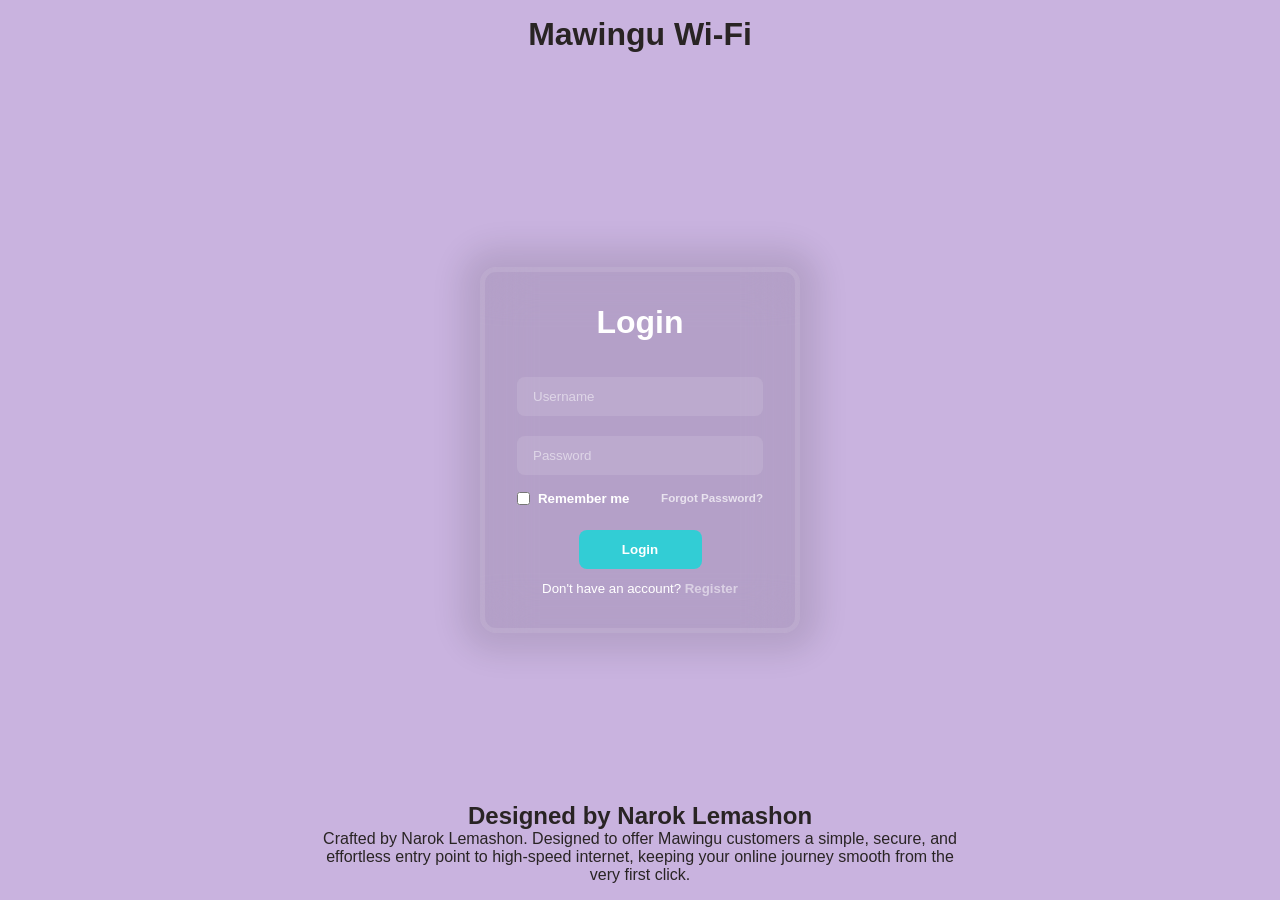
==== index.html @ f48e8dda "Update index.html" ====
<!DOCTYPE html>
<html lang="en">
<head>
    <meta charset="UTF-8">
    <meta name="viewport" content="width=device-width, initial-scale=1.0">
    <title>Document</title>
    <style>
        *{
    font-family: 'Poppins', sans-serif;
    margin: 0;
    padding: 0;
    box-sizing: border-box;

}
        

.form-header{
    position: absolute;
    top: 0;
    left: 50%;
    transform: translateX(-50%);
    color: rgb(41, 36, 36);
    font-size: 32px;
    font-weight: bold;
    margin-top: 16px;
}
.designer-credit{
    overflow: scroll;
}
.designer{
    position: absolute;
    bottom: 0;
    left: 50%;
    transform: translateX(-50%);
    color: rgb(41, 36, 36);
    text-align: center;
    margin-bottom: 16px;
}
body{
    background-color: rgb(201, 179, 223);
    width: 100%;
    background-size: cover;
    background-position: center;
    display: flex;
    justify-content: center;
    align-items: center;
    height: 100vh;
}
.container {
    background-color: rgba(0, 0, 0, 0.1);
    width: 320px;
    padding: 32px;
    border-radius: 16px;
    border: 5px solid rgba(255, 255, 255, 0.1);
    backdrop-filter: blur(25px);
    -webkit-backdrop-filter: blur(25px);
    box-shadow: 0px 0px 30px 20px rgba(0, 0, 0, 0.1);
    display: flex;
    color: white;
    flex-direction: column;
    align-items: center;
}

.login-title{
    margin-bottom: 16px;    
}

.input-box{
    width: 100%;
    margin-top: 20px;
    display: flex;
    position: relative;
}   

.input-box > input{  
    
    width: 100%;
    padding: 12px 16px;
    border-radius: 8px;
    outline: none;
    border: none;
    background-color: rgb(255, 255, 255, 0.1);
    color: white;
    transition: 0.25s;


}
.input-box > input:focus{
    border: solid 2px rgb(255, 255, 255, 0.5);
}
.input-box > input::placeholder{
    color: rgb(255, 255, 255, 0.5);
}
.input-box > input::-ms-reveal{
    filter: invert(100%);
}
.input-box i{
    position: absolute;
    right: 16px;
    top: 50%;
    transform: translateY(-50%);
    color: rgb(255, 255, 255, 0.5);
    cursor: pointer;
    transition: 0.25s;
}

.input-box > input:focus + i{
    color: white;
}

.remember-forgot-box{
    display: flex;
    width: 100%;
    margin-top: 16px;
    justify-content: space-between;
}

.remember-forgot-box > h5{
    font-size: 14px;
    color: rgb(255, 255, 255, 0.5);
    font-weight: normal;

}

.remember-me{
    display: flex;
    gap: 8px;
}

.forgot-password{
    color: rgba(255, 255, 255, 0.685);
    font-size: 14px;
    text-decoration: none;
}

.forgot-password:hover{
    text-decoration: underline;
}

.login-btn{
    width: 50%;
    padding: 12px 16px;
    border-radius: 8px;
    outline: none;
    border: none;
    background-color: rgb(255, 255, 255, 0.1);
    color: white;
    font-weight: bold;
    margin-top: 24px;
    cursor: pointer;
    transition: 0.25s;
    background: #32cdd5;

}
.login-btn:focus{
    outline: #32cdd58a 3px solid;

}

.login-btn:hover{
    background: #32cdd5a1;
}

.dont-have-an-account{
    font-weight: normal;
    margin-top: 12px;
}

.dont-have-an-account > a{
    color: rgb(255, 255, 255, 0.5);
    text-decoration: none;
}
.dont-have-an-account > a:hover{
    text-decoration: underline;
}

@media (max-width: 650px) {
  body {
    flex-direction: column;
  }

  .left {
    border-radius: 16px 16px 0 0;
    width: 100%;
    max-width: 360px;
  }

  .right {
    border-radius: 0 0 16px 16px;
    width: 100%;
    max-width: 360px;
    border-left: 1px solid rgba(255, 255, 255, 0.25);
    border-top: none;
  }
}
    </style>
</head>
<body>
    <h1 class="form-header">Mawingu Wi-Fi</h1>
    <div class="designer">
        <h2 class="designer-name">Designed by Narok Lemashon</h2>
        <p class="designer-credit">Crafted by Narok Lemashon. Designed to offer Mawingu customers a simple, secure, and effortless entry point to high-speed internet, keeping your online journey smooth from the very first click.</p>
    </div>
    <form class="container">
        <h1 class="login-title">Login</h1>

        <section class="input-box">
            <input type="text" name="username" placeholder="Username" required>
            <i class="bx bxs-user"></i>
        </section>
        <section class="input-box">
            <input type="password" name="password" placeholder="Password" required>
            <i class="bx bxs-lock-alt"></i>
        </section>

        <section class="remember-forgot-box">
            <div class="remember-me">
            <input type="checkbox" name="remember-me" id="remember-me">
            <label for="remember-me">
                <h5>Remember me</h5>
            </label>
         </div>
         <a class="forgot-password" href="">
            <h5>Forgot Password?</h5>
         </a>
        </section>
        <button class="login-btn" type="submit">
            Login
        </button>

        <h5 class="dont-have-an-account">
            Don't have an account? <a href="register.html"><b>Register</b></a>
        </h5>
    </form>
</body>
</html>
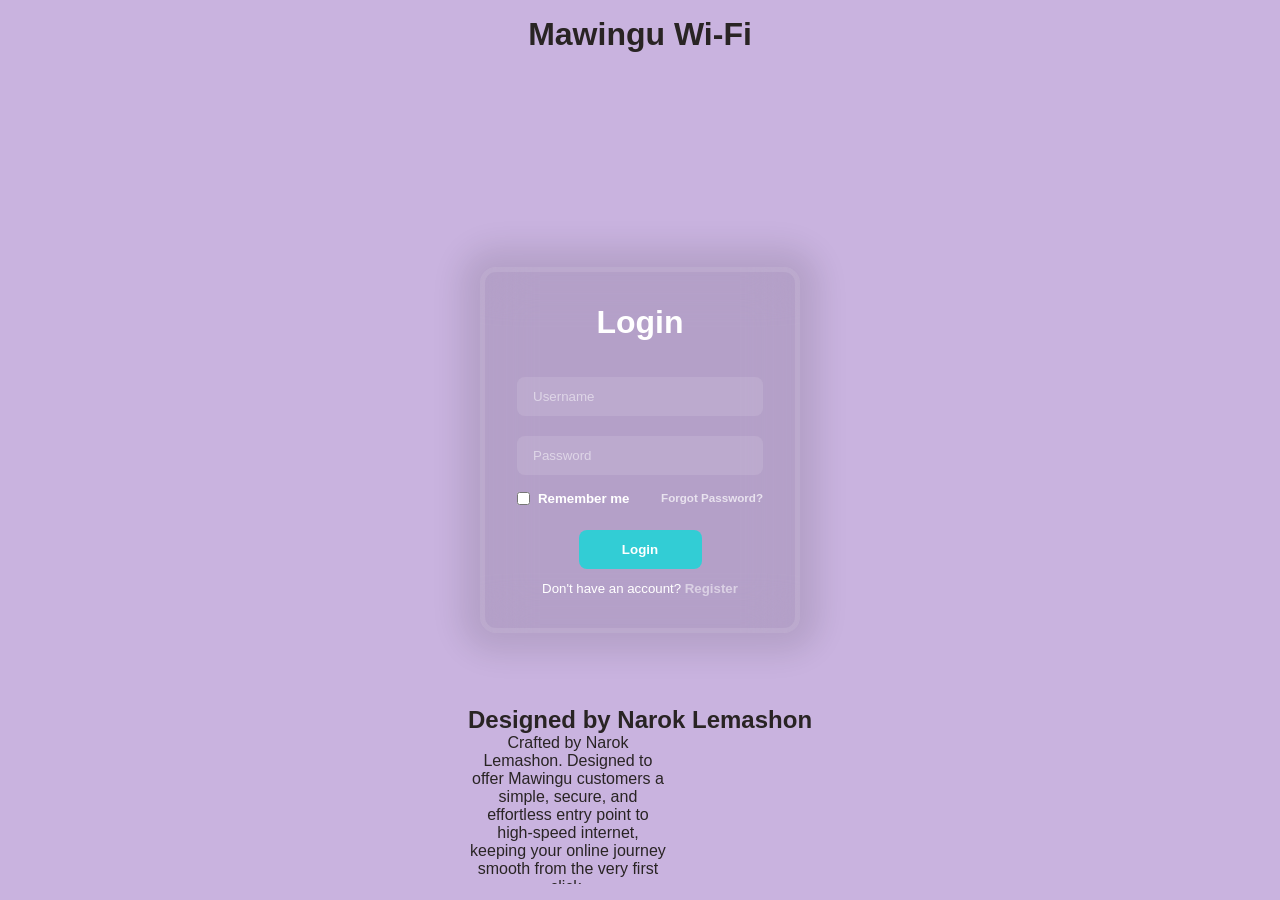
==== commit 2ffad472: "Update designer credit section dimensions Added width and height to designer credit section." ====
--- a/index.html
+++ b/index.html
@@ -26,6 +26,8 @@
 }
 .designer-credit{
     overflow: scroll;
+    width: 200px;
+    height: 150px;
 }
 .designer{
     position: absolute;
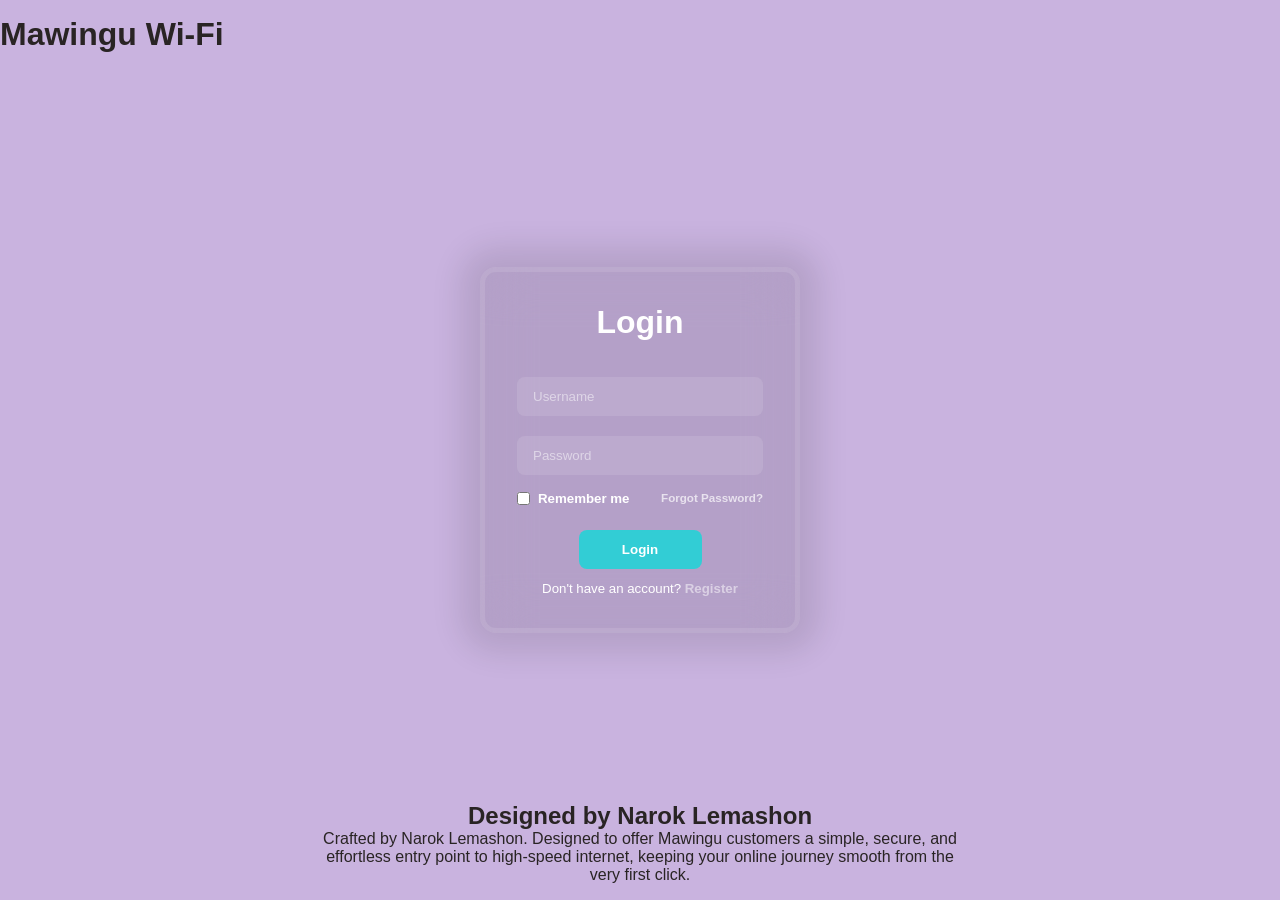
==== commit b636ccec: "Add files via upload" ====
--- a/index.html
+++ b/index.html
@@ -5,14 +5,13 @@
     <meta name="viewport" content="width=device-width, initial-scale=1.0">
     <title>Document</title>
     <style>
-        *{
+     *{
     font-family: 'Poppins', sans-serif;
     margin: 0;
     padding: 0;
     box-sizing: border-box;
 
 }
-        
 
 .form-header{
     position: absolute;
@@ -23,12 +22,9 @@
     font-size: 32px;
     font-weight: bold;
     margin-top: 16px;
-}
-.designer-credit{
-    overflow: scroll;
-    width: 200px;
-    height: 150px;
-}
+    width: 100%;
+}
+
 .designer{
     position: absolute;
     bottom: 0;
@@ -195,6 +191,7 @@
     border-top: none;
   }
 }
+
     </style>
 </head>
 <body>
@@ -235,4 +232,4 @@
         </h5>
     </form>
 </body>
-</html>
+</html>
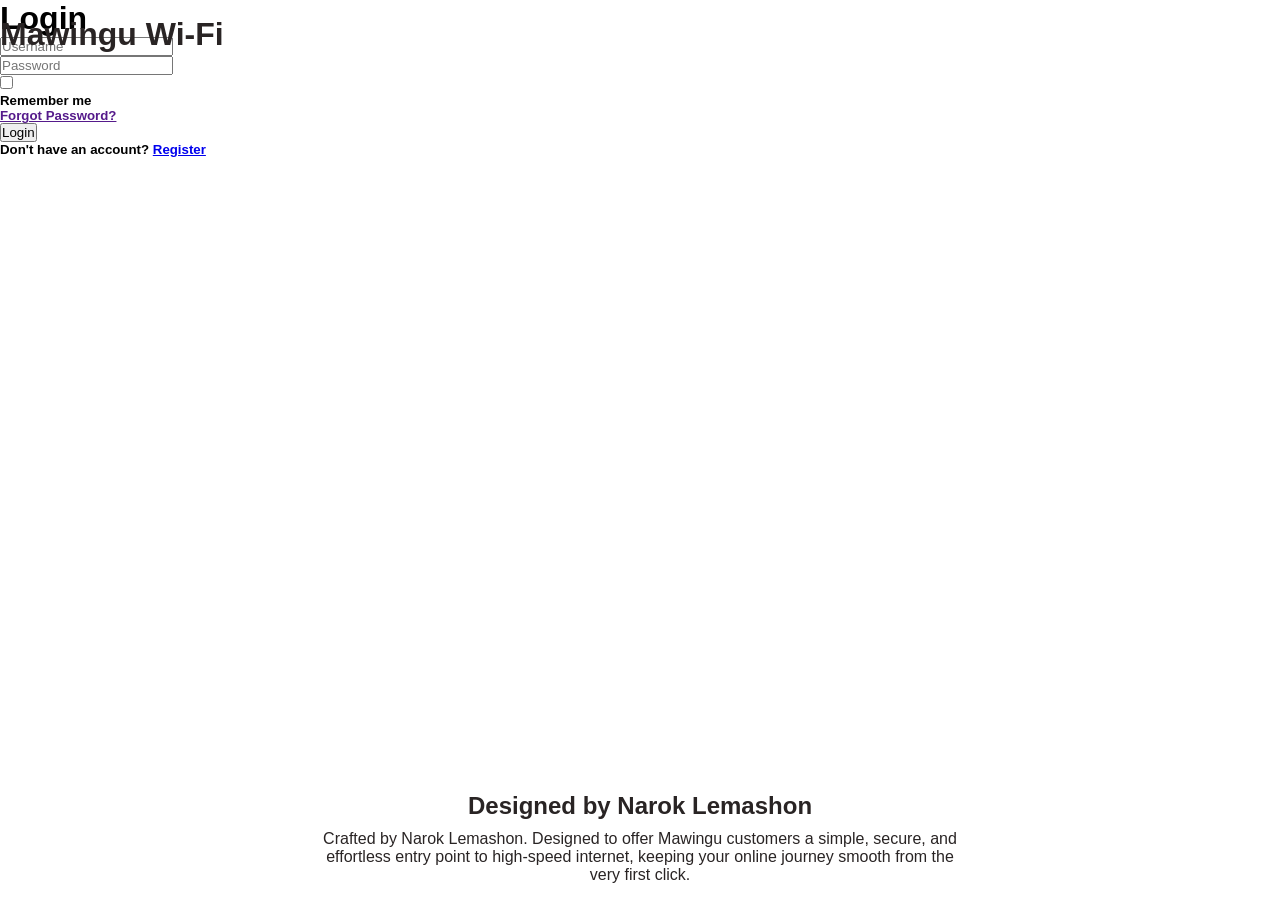
==== commit 98983f28: "Fix HTML formatting and update styles" ====
--- a/index.html
+++ b/index.html
@@ -23,6 +23,8 @@
     font-weight: bold;
     margin-top: 16px;
     width: 100%;
+    justify-content: center;
+    
 }
 
 .designer{
@@ -34,6 +36,8 @@
     text-align: center;
     margin-bottom: 16px;
 }
+.designer-credit{
+    margin-top: 10px;
 body{
     background-color: rgb(201, 179, 223);
     width: 100%;
@@ -232,4 +236,4 @@
         </h5>
     </form>
 </body>
-</html>+</html>
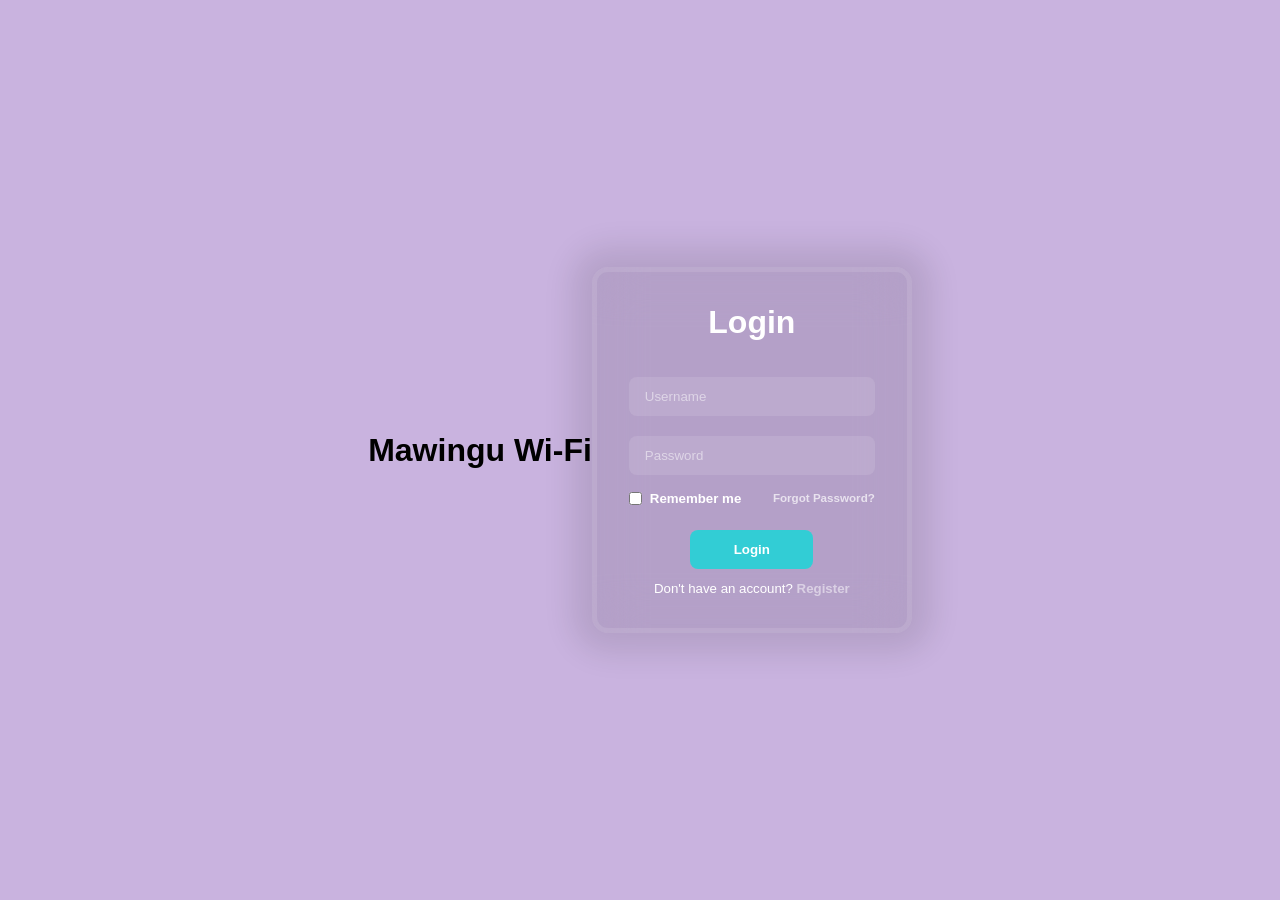
==== commit 3abcfff9: "Restore and update index.html for login page Restored and updated the HTML structure and styles for " ====
--- a/index.html
+++ b/index.html
@@ -12,32 +12,6 @@
     box-sizing: border-box;
 
 }
-
-.form-header{
-    position: absolute;
-    top: 0;
-    left: 50%;
-    transform: translateX(-50%);
-    color: rgb(41, 36, 36);
-    font-size: 32px;
-    font-weight: bold;
-    margin-top: 16px;
-    width: 100%;
-    justify-content: center;
-    
-}
-
-.designer{
-    position: absolute;
-    bottom: 0;
-    left: 50%;
-    transform: translateX(-50%);
-    color: rgb(41, 36, 36);
-    text-align: center;
-    margin-bottom: 16px;
-}
-.designer-credit{
-    margin-top: 10px;
 body{
     background-color: rgb(201, 179, 223);
     width: 100%;
@@ -200,10 +174,6 @@
 </head>
 <body>
     <h1 class="form-header">Mawingu Wi-Fi</h1>
-    <div class="designer">
-        <h2 class="designer-name">Designed by Narok Lemashon</h2>
-        <p class="designer-credit">Crafted by Narok Lemashon. Designed to offer Mawingu customers a simple, secure, and effortless entry point to high-speed internet, keeping your online journey smooth from the very first click.</p>
-    </div>
     <form class="container">
         <h1 class="login-title">Login</h1>
 
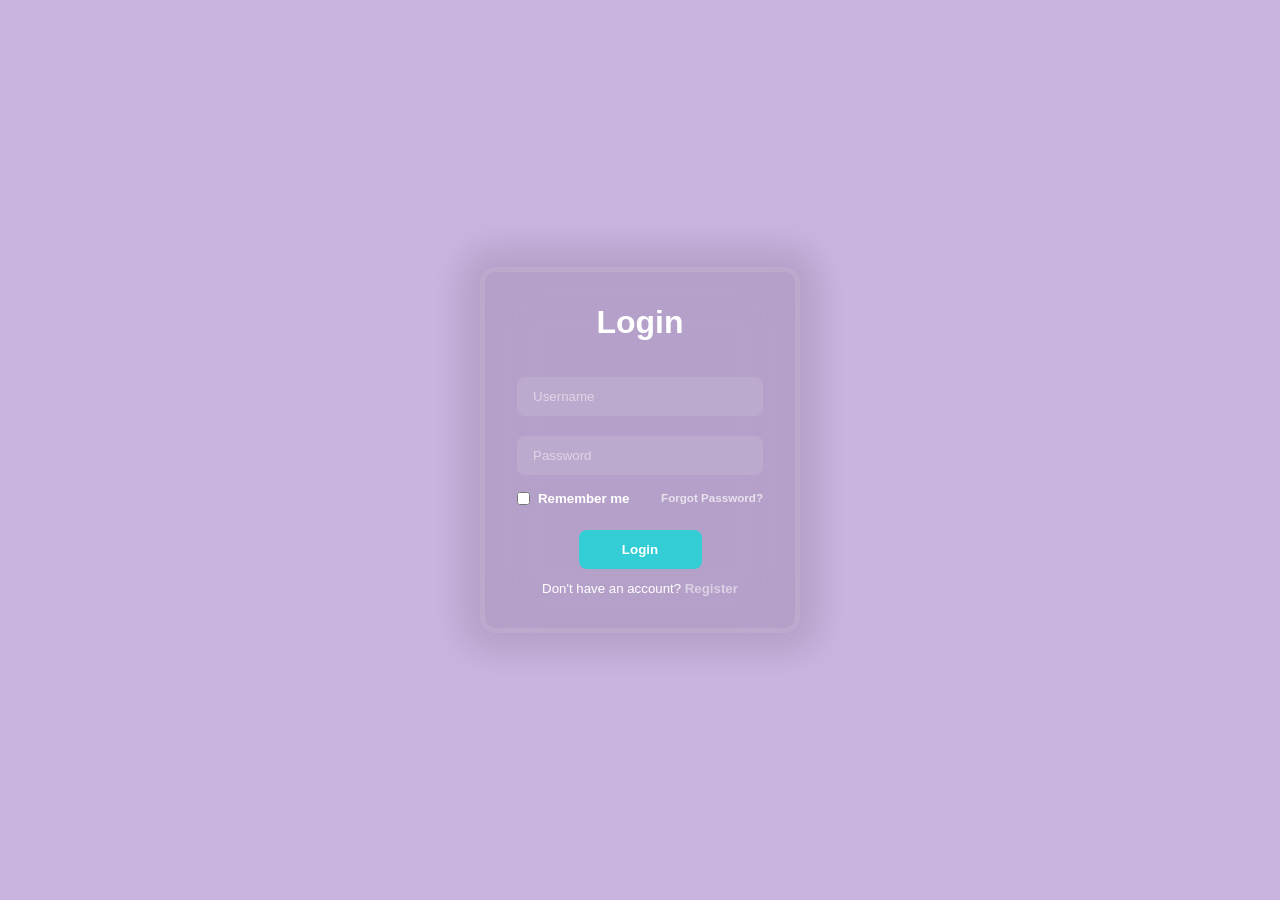
==== commit a4bc270d: "Add files via upload" ====
--- a/index.html
+++ b/index.html
@@ -3,7 +3,7 @@
 <head>
     <meta charset="UTF-8">
     <meta name="viewport" content="width=device-width, initial-scale=1.0">
-    <title>Document</title>
+    <title>LogIn</title>
     <style>
      *{
     font-family: 'Poppins', sans-serif;
@@ -173,7 +173,6 @@
     </style>
 </head>
 <body>
-    <h1 class="form-header">Mawingu Wi-Fi</h1>
     <form class="container">
         <h1 class="login-title">Login</h1>
 
@@ -206,4 +205,4 @@
         </h5>
     </form>
 </body>
-</html>
+</html>
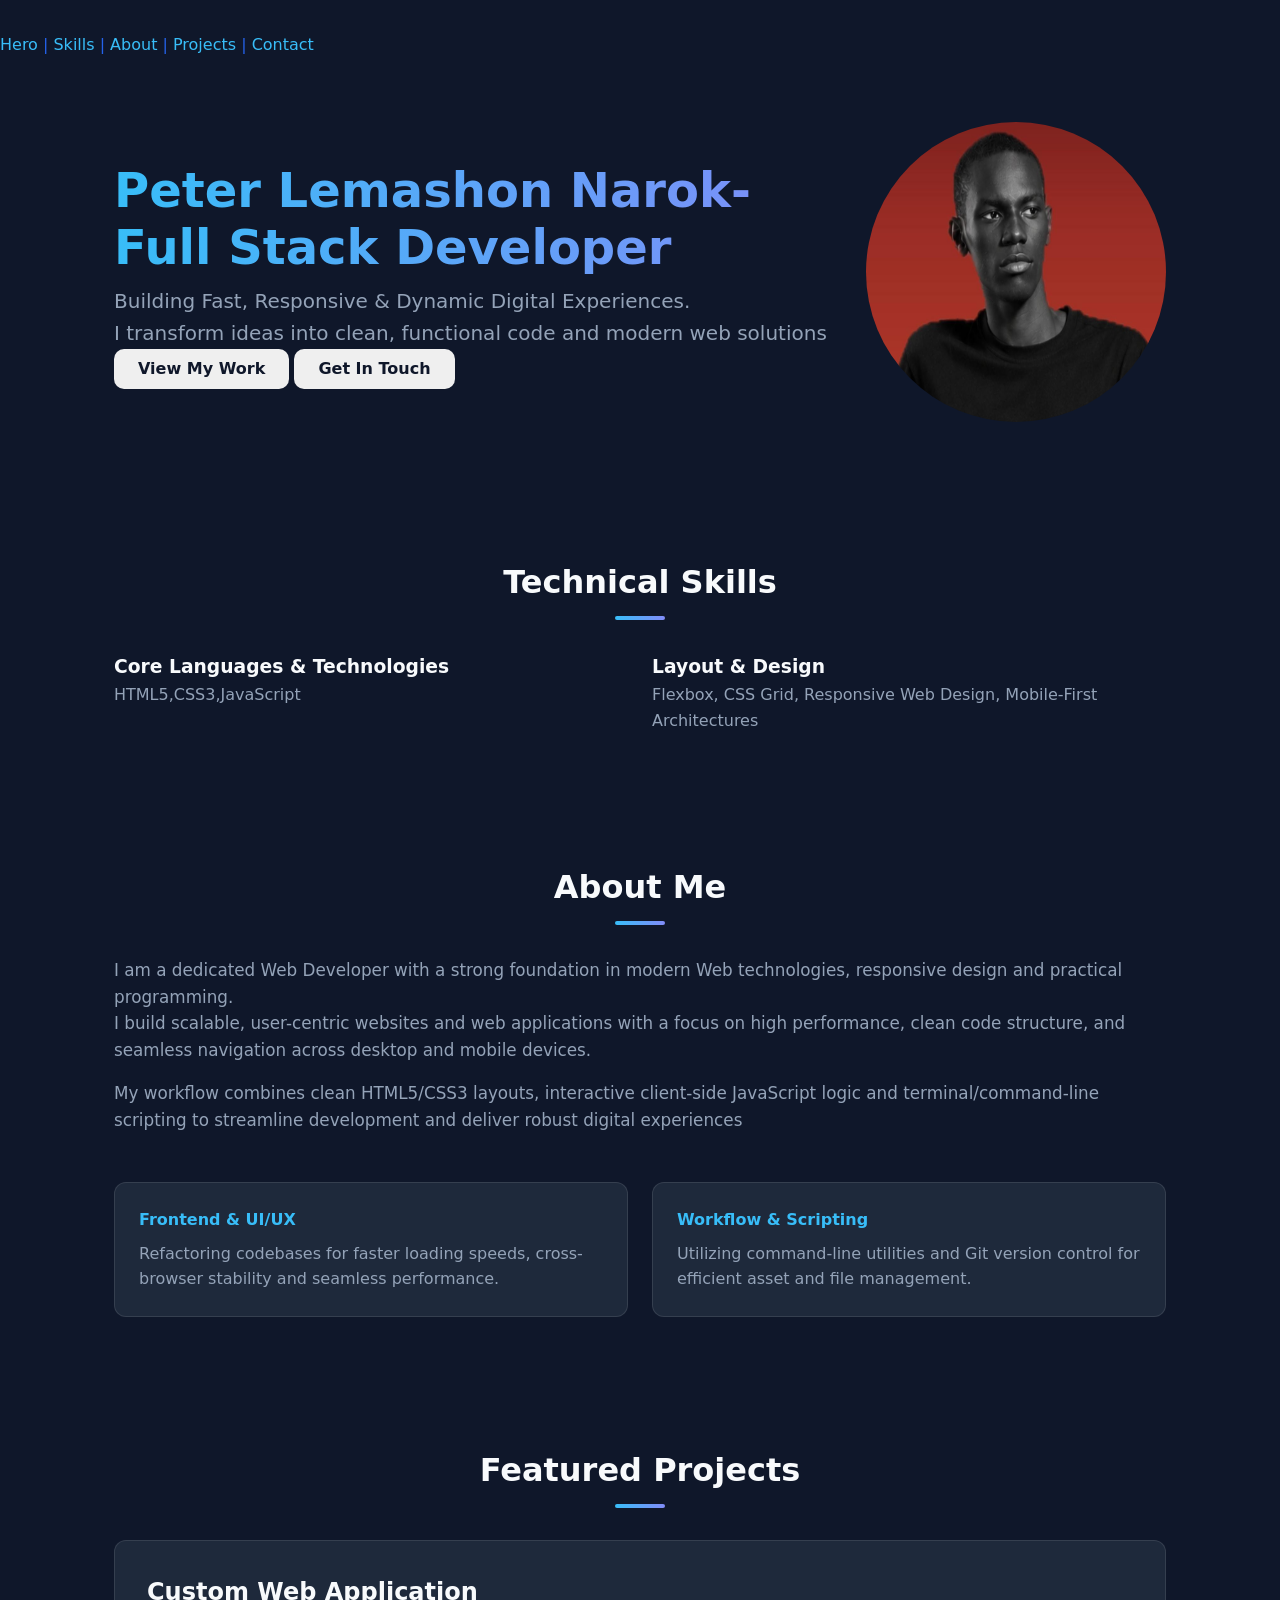
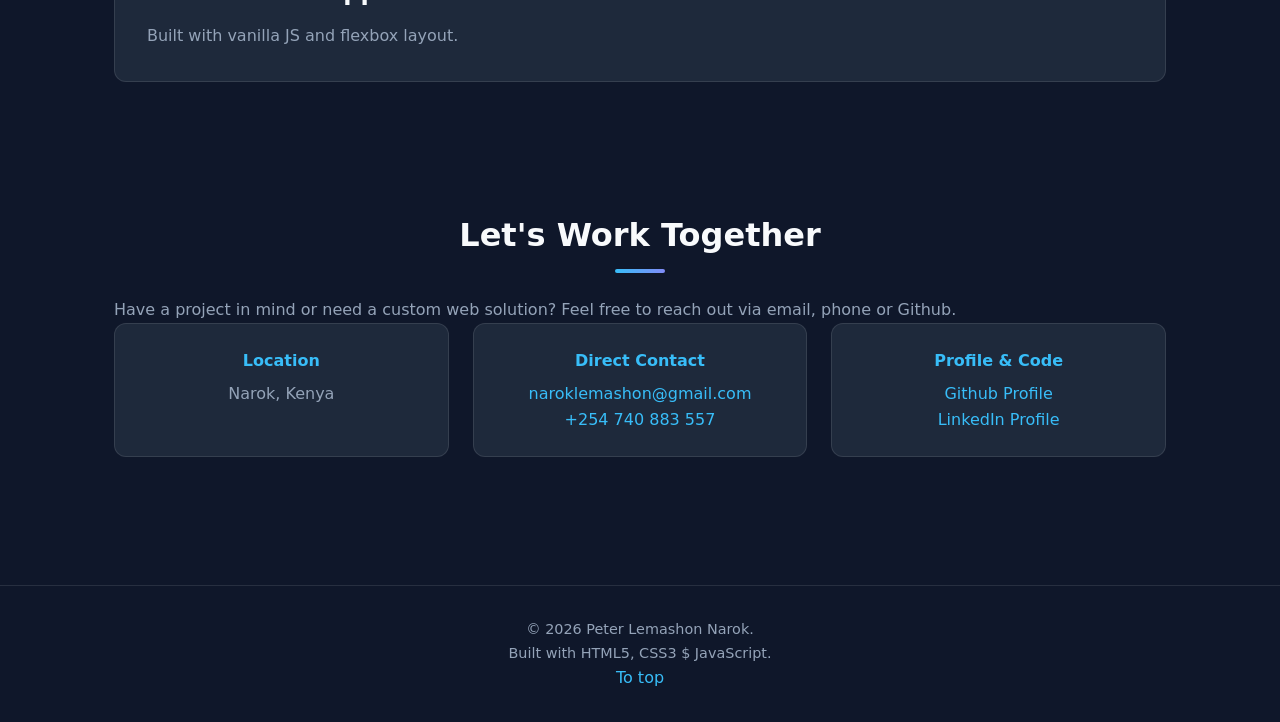
==== commit 77a83f52: "Add files via upload" ====
--- a/index.html
+++ b/index.html
@@ -3,206 +3,154 @@
 <head>
     <meta charset="UTF-8">
     <meta name="viewport" content="width=device-width, initial-scale=1.0">
-    <title>LogIn</title>
-    <style>
-     *{
-    font-family: 'Poppins', sans-serif;
-    margin: 0;
-    padding: 0;
-    box-sizing: border-box;
+    <title>Document</title>
+    <link rel="stylesheet" href="style.css">
+</head>
+<body>
+    <div class="header">
+     <a href="#hero">Hero</a> | <a href="#skills">Skills</a> | <a href="#about">About</a> | <a href="#projects">Projects</a> | <a href="#contact">Contact</a>
+    </div>
+  
+    <Section id="hero">
+        <div class="hero-container">
+            <div class="hero-text">
+                <h1>Peter Lemashon Narok-Full Stack Developer</h1>
+                <p>Building Fast, Responsive & Dynamic Digital Experiences. <br> I transform ideas into clean, functional code and modern web solutions</p>
+                <div>
+                    <button class="ctn-buttons">View My Work</button>
+                    <button class="ctn-buttons">Get In Touch</button>
+                </div>
+            </div>
+            <div hero-images>
+                <img style="width: 300px; height: 300px; box-sizing: border-box; border-radius: 150px;" src="lemacrop.jpg" alt="image here">
+            </div>
+        </div>
 
-}
-body{
-    background-color: rgb(201, 179, 223);
-    width: 100%;
-    background-size: cover;
-    background-position: center;
-    display: flex;
-    justify-content: center;
-    align-items: center;
-    height: 100vh;
-}
-.container {
-    background-color: rgba(0, 0, 0, 0.1);
-    width: 320px;
-    padding: 32px;
-    border-radius: 16px;
-    border: 5px solid rgba(255, 255, 255, 0.1);
-    backdrop-filter: blur(25px);
-    -webkit-backdrop-filter: blur(25px);
-    box-shadow: 0px 0px 30px 20px rgba(0, 0, 0, 0.1);
-    display: flex;
-    color: white;
-    flex-direction: column;
-    align-items: center;
-}
+    </Section>
 
-.login-title{
-    margin-bottom: 16px;    
-}
+    <section id="skills">
+        <h2>Technical Skills</h2>
+        <div class="skills-grid">
+            <div class="skills-card">
+                <h3>Core Languages & Technologies</h3>
+                <p>HTML5,CSS3,JavaScript</p>
+            </div>
+            <div class="skills-card">
+                <h3>Layout & Design</h3>
+                <p>Flexbox, CSS Grid, Responsive Web Design, Mobile-First Architectures</p>
+            </div>
+        </div>
+    </section>
 
-.input-box{
-    width: 100%;
-    margin-top: 20px;
-    display: flex;
-    position: relative;
-}   
+    <section id="about">
+        <div class="about-container">
+            <h2>About Me</h2>
+            <div class="about-content">
+                <div class="about-text">
+                    <p>I am a dedicated Web Developer with a strong foundation in modern Web technologies, responsive design and practical programming. <br> I build scalable, user-centric websites and web applications with a focus on high performance, clean code structure, and seamless navigation across desktop and mobile devices.</p>
+                    <p>My workflow combines clean HTML5/CSS3 layouts, interactive client-side JavaScript logic and terminal/command-line scripting to streamline development and deliver robust digital experiences</p>
+                </div>
+                <div class="about-focus-grid">
+                    <div class="focus-card">
+                        <h4>Frontend & UI/UX</h4>
+                        <p>Refactoring codebases for faster loading speeds, cross-browser stability and seamless performance.</p>
+                    </div>
+                    <div class="focus-card">
+                        <h4>Workflow & Scripting</h4>
+                        <p>Utilizing command-line utilities and Git version control for efficient asset and file management.</p>
+                    </div>
+                </div>
+            </div>
+        </div>
+    </section>
 
-.input-box > input{  
+    <section id="projects">
+        <h2>Featured Projects</h2>
+        <div class="projects-list">
+            <article class="project-card">
+                <div class="project-info">
+                    <h3>Custom Web Application</h3>
+                    <p>Built with vanilla JS and flexbox layout.</p>
+                </div>
+            </article>
+        </div>
+    </section>
     
-    width: 100%;
-    padding: 12px 16px;
-    border-radius: 8px;
-    outline: none;
-    border: none;
-    background-color: rgb(255, 255, 255, 0.1);
-    color: white;
-    transition: 0.25s;
+    <section id="contact">
+        <div class="contact-container">
+            <h2>Let's Work Together</h2>
+            <p class="contact intro">Have a project in mind or need a custom web solution? Feel free to reach out via email, phone or Github.</p>
 
+            <div class="contact-cards">
+                <div class="contact-card">
+                    <h4>Location</h4>
+                    <p>Narok, Kenya</p>
+                </div>
+                <div class="contact-card">
+                    <h4>Direct Contact</h4>
+                    <p><a href="mailto:naroklemashon@gmail.com"> naroklemashon@gmail.com</a></p>
+                    <p><a href="tel:+254740883557">+254 740 883 557</a></p>
+                </div>
+                <div class="contact-card">
+                    <h4>Profile & Code</h4>
+                    <p><a href="https://github.com/naroklemashon-bit" target="_blank">Github Profile</a></p>
+                    <p><a href="https://linkedin.com/in/lemashon-narok-9549b0423" target="_blank">LinkedIn Profile</a></p>
+                </div>
+            </div>
+        </div>
+    </section>
+    
+    <footer>
+        <p>&copy; 2026 Peter Lemashon Narok. <br>Built with HTML5, CSS3 $ JavaScript.</p>
+        <a href="#top">To top</a>
+    </footer>
+    <script>
+        document.addEventListener('DOMContentLoaded', () => {
 
-}
-.input-box > input:focus{
-    border: solid 2px rgb(255, 255, 255, 0.5);
-}
-.input-box > input::placeholder{
-    color: rgb(255, 255, 255, 0.5);
-}
-.input-box > input::-ms-reveal{
-    filter: invert(100%);
-}
-.input-box i{
-    position: absolute;
-    right: 16px;
-    top: 50%;
-    transform: translateY(-50%);
-    color: rgb(255, 255, 255, 0.5);
-    cursor: pointer;
-    transition: 0.25s;
-}
+  // 1. CTA Button Smooth Scrolling Action
+  const btnViewWork = document.querySelector('.btn-primary');
+  const btnGetInTouch = document.querySelector('.btn-secondary');
 
-.input-box > input:focus + i{
-    color: white;
-}
-
-.remember-forgot-box{
-    display: flex;
-    width: 100%;
-    margin-top: 16px;
-    justify-content: space-between;
-}
-
-.remember-forgot-box > h5{
-    font-size: 14px;
-    color: rgb(255, 255, 255, 0.5);
-    font-weight: normal;
-
-}
-
-.remember-me{
-    display: flex;
-    gap: 8px;
-}
-
-.forgot-password{
-    color: rgba(255, 255, 255, 0.685);
-    font-size: 14px;
-    text-decoration: none;
-}
-
-.forgot-password:hover{
-    text-decoration: underline;
-}
-
-.login-btn{
-    width: 50%;
-    padding: 12px 16px;
-    border-radius: 8px;
-    outline: none;
-    border: none;
-    background-color: rgb(255, 255, 255, 0.1);
-    color: white;
-    font-weight: bold;
-    margin-top: 24px;
-    cursor: pointer;
-    transition: 0.25s;
-    background: #32cdd5;
-
-}
-.login-btn:focus{
-    outline: #32cdd58a 3px solid;
-
-}
-
-.login-btn:hover{
-    background: #32cdd5a1;
-}
-
-.dont-have-an-account{
-    font-weight: normal;
-    margin-top: 12px;
-}
-
-.dont-have-an-account > a{
-    color: rgb(255, 255, 255, 0.5);
-    text-decoration: none;
-}
-.dont-have-an-account > a:hover{
-    text-decoration: underline;
-}
-
-@media (max-width: 650px) {
-  body {
-    flex-direction: column;
+  if (btnViewWork) {
+    btnViewWork.addEventListener('click', () => {
+      document.getElementById('projects')?.scrollIntoView({ behavior: 'smooth' });
+    });
   }
 
-  .left {
-    border-radius: 16px 16px 0 0;
-    width: 100%;
-    max-width: 360px;
+  if (btnGetInTouch) {
+    btnGetInTouch.addEventListener('click', () => {
+      document.getElementById('contact')?.scrollIntoView({ behavior: 'smooth' });
+    });
   }
 
-  .right {
-    border-radius: 0 0 16px 16px;
-    width: 100%;
-    max-width: 360px;
-    border-left: 1px solid rgba(255, 255, 255, 0.25);
-    border-top: none;
-  }
-}
+  // 2. Scroll Reveal Animation for Cards
+  const observerOptions = {
+    threshold: 0.15, // Triggers when 15% of the element is in view
+  };
 
-    </style>
-</head>
-<body>
-    <form class="container">
-        <h1 class="login-title">Login</h1>
+  const revealOnScroll = new IntersectionObserver((entries, observer) => {
+    entries.forEach(entry => {
+      if (entry.isIntersecting) {
+        entry.target.style.opacity = '1';
+        entry.target.style.transform = 'translateY(0)';
+        observer.unobserve(entry.target);
+      }
+    });
+  }, observerOptions);
 
-        <section class="input-box">
-            <input type="text" name="username" placeholder="Username" required>
-            <i class="bx bxs-user"></i>
-        </section>
-        <section class="input-box">
-            <input type="password" name="password" placeholder="Password" required>
-            <i class="bx bxs-lock-alt"></i>
-        </section>
+  // Apply scroll reveal styling & observer to all cards
+  const cards = document.querySelectorAll(
+    '.focus-card, .skill-card, .project-card, .service-card, .contact-card'
+  );
 
-        <section class="remember-forgot-box">
-            <div class="remember-me">
-            <input type="checkbox" name="remember-me" id="remember-me">
-            <label for="remember-me">
-                <h5>Remember me</h5>
-            </label>
-         </div>
-         <a class="forgot-password" href="">
-            <h5>Forgot Password?</h5>
-         </a>
-        </section>
-        <button class="login-btn" type="submit">
-            Login
-        </button>
+  cards.forEach(card => {
+    card.style.opacity = '0';
+    card.style.transform = 'translateY(20px)';
+    card.style.transition = 'opacity 0.6s ease-out, transform 0.6s ease-out';
+    revealOnScroll.observe(card);
+  });
 
-        <h5 class="dont-have-an-account">
-            Don't have an account? <a href="register.html"><b>Register</b></a>
-        </h5>
-    </form>
+});
+    </script>
 </body>
 </html>
--- a/style.css
+++ b/style.css
@@ -0,0 +1,373 @@
+/* ==========================================================================
+   1. GLOBAL RESET & BASE STYLES
+   ========================================================================== */
+* {
+  margin: 0;
+  padding: 0;
+  box-sizing: border-box;
+}
+
+:root {
+  --bg-main: #0f172a;       /* Dark slate background */
+  --bg-card: #1e293b;       /* Slightly lighter card background */
+  --bg-card-hover: #334155; /* Hover card color */
+  --text-main: #f8fafc;     /* Clean off-white heading color */
+  --text-muted: #94a3b8;    /* Muted paragraph text */
+  --accent: #0284c7;        /* Primary button blue */
+  --accent-hover: #0369a1;  /* Primary button hover */
+  --gradient-text: linear-gradient(90deg, #38bdf8, #818cf8);
+  --border-color: rgba(255, 255, 255, 0.1);
+  --font-family: 'Inter', system-ui, -apple-system, sans-serif;
+  --max-width: 1100px;
+}
+
+html {
+  scroll-behavior: smooth;
+}
+
+body {
+  background-color: var(--bg-main);
+  color: var(--text-main);
+  font-family: var(--font-family);
+  line-height: 1.6;
+  padding-top: 2rem;
+}
+
+/* Base Headings & Links */
+h1, h2, h3, h4 {
+  color: var(--text-main);
+  font-weight: 700;
+}
+
+h2 {
+  font-size: 2rem;
+  margin-bottom: 1.5rem;
+  text-align: center;
+  position: relative;
+}
+
+h2::after {
+  content: '';
+  display: block;
+  width: 50px;
+  height: 4px;
+  background: var(--gradient-text);
+  margin: 0.5rem auto 0;
+  border-radius: 2px;
+}
+
+p {
+  color: var(--text-muted);
+}
+
+a {
+  color: #38bdf8;
+  text-decoration: none;
+  transition: color 0.3s ease;
+}
+
+a:hover {
+  color: #818cf8;
+}
+
+/* Common Section Layout */
+section {
+  max-width: var(--max-width);
+  margin: 0 auto;
+  padding: 4rem 1.5rem;
+}
+
+/* Buttons */
+.ctn-buttons {
+display: inline-flex;
+gap: 5px;
+align-items: center;
+color: #0f172a;
+justify-content: center;
+padding: 12px 24px;
+font-family: system-ui, -apple-system, BlinkMacSystemFont, 'Segoe UI', Roboto, Oxygen, Ubuntu, Cantarell, 'Open Sans', 'Helvetica Neue', sans-serif;
+font-size: 1rem;
+font-weight: 600;
+line-height: 1;
+border: none;
+cursor: pointer;
+border-radius: 10px;
+transition: background-color 0.2s ease, transform 0.1s ease, box-shadow 0.2s ease;
+}
+.ctn-buttons:active{
+    transform: scale(0.98);
+}
+.ctn-buttons:hover{
+    background-color: blue;
+    color: white;
+}
+.ctn-buttons:focus-visible{
+    outline: 2px solid #2563eb;
+    outline-offset: 2px;
+}
+
+.btn-primary, .btn-secondary {
+  padding: 0.75rem 1.5rem;
+  font-size: 1rem;
+  font-weight: 600;
+  border-radius: 8px;
+  cursor: pointer;
+  transition: transform 0.2s ease, background-color 0.3s ease;
+}
+
+.btn-primary {
+  background-color: var(--accent);
+  color: #ffffff;
+  border: none;
+}
+
+.btn-primary:hover {
+  background-color: var(--accent-hover);
+  transform: translateY(-2px);
+}
+
+.btn-secondary {
+  background-color: transparent;
+  color: var(--text-main);
+  border: 1px solid var(--border-color);
+}
+
+.btn-secondary:hover {
+  background-color: var(--bg-card);
+  transform: translateY(-2px);
+}
+
+/* ==========================================================================
+   2. HERO SECTION
+   ========================================================================== */
+.hero-container {
+  display: flex;
+  align-items: center;
+  justify-content: space-between;
+  gap: 2rem;
+}
+
+.hero-text {
+  flex: 1;
+}
+
+.hero-text h1 {
+  font-size: 3rem;
+  line-height: 1.2;
+  background: var(--gradient-text);
+  -webkit-background-clip: text;
+  color: transparent;
+}
+
+.hero-text p {
+  font-size: 1.25rem;
+  margin-top: 0.5rem;
+}
+
+.hero-image {
+  flex: 1;
+  display: flex;
+  justify-content: center;
+}
+
+.hero-image img {
+  width: 280px;
+  height: 280px;
+  object-fit: cover;
+  border-radius: 50%;
+  border: 4px solid var(--bg-card-hover);
+  box-shadow: 0 10px 25px rgba(0, 0, 0, 0.5);
+}
+
+/* ==========================================================================
+   3. ABOUT ME SECTION
+   ========================================================================== */
+.about-content {
+  display: flex;
+  flex-direction: column;
+  gap: 2rem;
+  margin-top: 2rem;
+}
+
+.about-text p {
+  margin-bottom: 1rem;
+  font-size: 1.05rem;
+}
+
+.about-focus-grid {
+  display: grid;
+  grid-template-columns: repeat(auto-fit, minmax(280px, 1fr));
+  gap: 1.5rem;
+}
+
+.focus-card {
+  background: var(--bg-card);
+  padding: 1.5rem;
+  border-radius: 12px;
+  border: 1px solid var(--border-color);
+  transition: transform 0.3s ease;
+}
+
+.focus-card:hover {
+  transform: translateY(-4px);
+}
+
+.focus-card h4 {
+  color: #38bdf8;
+  margin-bottom: 0.5rem;
+}
+
+/* ==========================================================================
+   4. TECHNICAL SKILLS SECTION
+   ========================================================================== */
+.skills-grid {
+  display: grid;
+  grid-template-columns: repeat(auto-fit, minmax(250px, 1fr));
+  gap: 1.5rem;
+  margin-top: 2rem;
+}
+
+.skill-card {
+  background: var(--bg-card);
+  padding: 1.5rem;
+  border-radius: 12px;
+  border: 1px solid var(--border-color);
+  text-align: center;
+}
+
+.skill-card h3 {
+  margin-bottom: 0.5rem;
+}
+
+/* ==========================================================================
+   5. PROJECTS SECTION
+   ========================================================================== */
+.projects-list {
+  display: flex;
+  flex-direction: column;
+  gap: 2rem;
+  margin-top: 2rem;
+}
+
+.project-card {
+  display: flex;
+  background: var(--bg-card);
+  border-radius: 12px;
+  overflow: hidden;
+  border: 1px solid var(--border-color);
+  transition: transform 0.3s ease;
+}
+
+.project-card:hover {
+  transform: translateY(-4px);
+}
+
+.project-image {
+  flex: 1;
+}
+
+.project-image img {
+  width: 100%;
+  height: 100%;
+  object-fit: cover;
+  min-height: 200px;
+}
+
+.project-info {
+  flex: 1.5;
+  padding: 2rem;
+}
+
+.project-info h3 {
+  font-size: 1.5rem;
+  margin-bottom: 0.75rem;
+}
+
+/* ==========================================================================
+   6. SERVICES SECTION
+   ========================================================================== */
+.services-grid {
+  display: grid;
+  grid-template-columns: repeat(auto-fit, minmax(240px, 1fr));
+  gap: 1.5rem;
+  margin-top: 2rem;
+}
+
+.service-card {
+  background: var(--bg-card);
+  padding: 1.75rem;
+  border-radius: 12px;
+  border: 1px solid var(--border-color);
+}
+
+.service-card h3 {
+  color: #38bdf8;
+  font-size: 1.2rem;
+  margin-bottom: 0.75rem;
+}
+
+/* ==========================================================================
+   7. CONTACT & FOOTER SECTION
+   ========================================================================== */
+.contact-intro {
+  text-align: center;
+  max-width: 600px;
+  margin: 0 auto 2rem;
+}
+
+.contact-cards {
+  display: grid;
+  grid-template-columns: repeat(auto-fit, minmax(250px, 1fr));
+  gap: 1.5rem;
+}
+
+.contact-card {
+  background: var(--bg-card);
+  padding: 1.5rem;
+  border-radius: 12px;
+  border: 1px solid var(--border-color);
+  text-align: center;
+}
+
+.contact-card h4 {
+  margin-bottom: 0.5rem;
+  color: #38bdf8;
+}
+
+footer {
+  text-align: center;
+  padding: 2rem 1rem;
+  border-top: 1px solid var(--border-color);
+  margin-top: 4rem;
+}
+
+footer p {
+  font-size: 0.9rem;
+}
+
+/* ==========================================================================
+   8. MOBILE RESPONSIVENESS
+   ========================================================================== */
+@media (max-width: 768px) {
+  .hero-container {
+    flex-direction: column-reverse;
+    text-align: center;
+  }
+
+  .hero-text h1 {
+    font-size: 2.2rem;
+  }
+
+  .cta-buttons {
+    justify-content: center;
+  }
+
+  .project-card {
+    flex-direction: column;
+  }
+}
+
+.header{
+  color:#2563eb;
+}
+
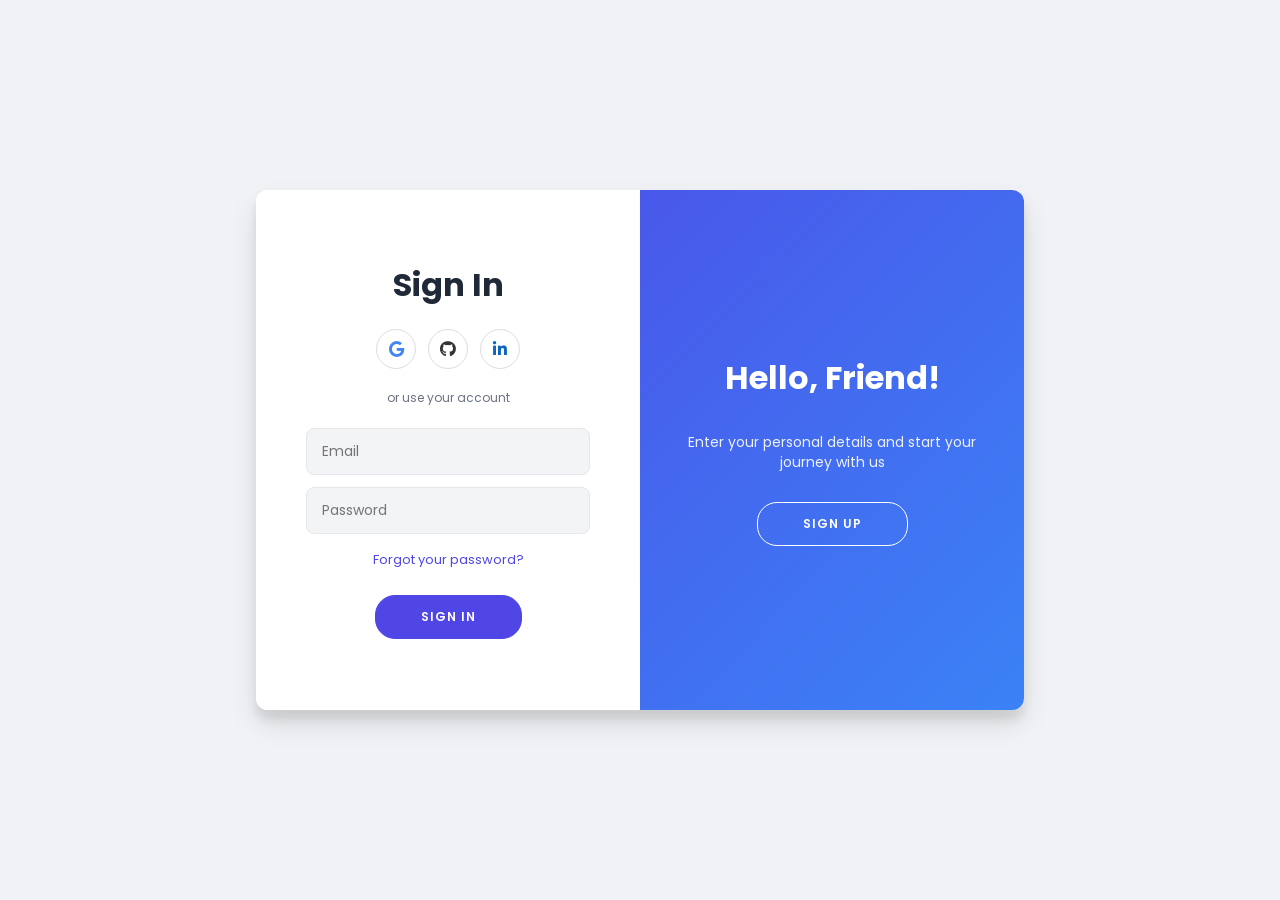
==== commit b530fa76: "Add files via upload" ====
--- a/index.html
+++ b/index.html
@@ -3,154 +3,68 @@
 <head>
     <meta charset="UTF-8">
     <meta name="viewport" content="width=device-width, initial-scale=1.0">
-    <title>Document</title>
+    <title>Login & Register Card</title>
     <link rel="stylesheet" href="style.css">
+    <link rel="stylesheet" href="https://cdnjs.cloudflare.com/ajax/libs/font-awesome/6.4.0/css/all.min.css">
 </head>
 <body>
-    <div class="header">
-     <a href="#hero">Hero</a> | <a href="#skills">Skills</a> | <a href="#about">About</a> | <a href="#projects">Projects</a> | <a href="#contact">Contact</a>
-    </div>
-  
-    <Section id="hero">
-        <div class="hero-container">
-            <div class="hero-text">
-                <h1>Peter Lemashon Narok-Full Stack Developer</h1>
-                <p>Building Fast, Responsive & Dynamic Digital Experiences. <br> I transform ideas into clean, functional code and modern web solutions</p>
-                <div>
-                    <button class="ctn-buttons">View My Work</button>
-                    <button class="ctn-buttons">Get In Touch</button>
+
+    <div class="container" id="container">
+        
+        <!-- ================= SIGN UP FORM ================= -->
+        <div class="form-container sign-up-container">
+            <form action="#">
+                <h1>Create Account</h1>
+                <div class="social-container">
+                    <a href="#" class="social"><i class="fa-brands fa-google" style="color: #4285F4;"></i></a>
+                    <a href="#" class="social"><i class="fa-brands fa-github"></i></a>
+                    <a href="#" class="social"><i class="fa-brands fa-linkedin-in" style="color: #0A66C2;"></i></a>
                 </div>
-            </div>
-            <div hero-images>
-                <img style="width: 300px; height: 300px; box-sizing: border-box; border-radius: 150px;" src="lemacrop.jpg" alt="image here">
+                <span>or use your email for registration</span>
+                <input type="text" placeholder="Full Name" required />
+                <input type="email" placeholder="Email" required />
+                <input type="password" placeholder="Password" required />
+                <button class="btn-submit">Sign Up</button>
+            </form>
+        </div>
+
+        <!-- ================= SIGN IN FORM ================= -->
+        <div class="form-container sign-in-container">
+            <form action="#">
+                <h1>Sign In</h1>
+                <div class="social-container">
+                    <a href="#" class="social"><i class="fa-brands fa-google" style="color: #4285F4;"></i></a>
+                    <a href="#" class="social"><i class="fa-brands fa-github"></i></a>
+                    <a href="#" class="social"><i class="fa-brands fa-linkedin-in" style="color: #0A66C2;"></i></a>
+                </div>
+                <span>or use your account</span>
+                <input type="email" placeholder="Email" required />
+                <input type="password" placeholder="Password" required />
+                <a href="#" class="forgot-pass">Forgot your password?</a>
+                <button class="btn-submit">Sign In</button>
+            </form>
+        </div>
+
+        <!-- ================= SLIDING OVERLAY ================= -->
+        <div class="overlay-container">
+            <div class="overlay">
+                <!-- Overlay Left (Visible when on Sign Up view) -->
+                <div class="overlay-panel overlay-left">
+                    <h1>Welcome Back!</h1>
+                    <p>To keep connected with us please login with your personal info</p>
+                    <button class="ghost" id="signIn">Sign In</button>
+                </div>
+                <!-- Overlay Right (Visible when on Sign In view) -->
+                <div class="overlay-panel overlay-right">
+                    <h1>Hello, Friend!</h1>
+                    <p>Enter your personal details and start your journey with us</p>
+                    <button class="ghost" id="signUp">Sign Up</button>
+                </div>
             </div>
         </div>
 
-    </Section>
+    </div>
 
-    <section id="skills">
-        <h2>Technical Skills</h2>
-        <div class="skills-grid">
-            <div class="skills-card">
-                <h3>Core Languages & Technologies</h3>
-                <p>HTML5,CSS3,JavaScript</p>
-            </div>
-            <div class="skills-card">
-                <h3>Layout & Design</h3>
-                <p>Flexbox, CSS Grid, Responsive Web Design, Mobile-First Architectures</p>
-            </div>
-        </div>
-    </section>
-
-    <section id="about">
-        <div class="about-container">
-            <h2>About Me</h2>
-            <div class="about-content">
-                <div class="about-text">
-                    <p>I am a dedicated Web Developer with a strong foundation in modern Web technologies, responsive design and practical programming. <br> I build scalable, user-centric websites and web applications with a focus on high performance, clean code structure, and seamless navigation across desktop and mobile devices.</p>
-                    <p>My workflow combines clean HTML5/CSS3 layouts, interactive client-side JavaScript logic and terminal/command-line scripting to streamline development and deliver robust digital experiences</p>
-                </div>
-                <div class="about-focus-grid">
-                    <div class="focus-card">
-                        <h4>Frontend & UI/UX</h4>
-                        <p>Refactoring codebases for faster loading speeds, cross-browser stability and seamless performance.</p>
-                    </div>
-                    <div class="focus-card">
-                        <h4>Workflow & Scripting</h4>
-                        <p>Utilizing command-line utilities and Git version control for efficient asset and file management.</p>
-                    </div>
-                </div>
-            </div>
-        </div>
-    </section>
-
-    <section id="projects">
-        <h2>Featured Projects</h2>
-        <div class="projects-list">
-            <article class="project-card">
-                <div class="project-info">
-                    <h3>Custom Web Application</h3>
-                    <p>Built with vanilla JS and flexbox layout.</p>
-                </div>
-            </article>
-        </div>
-    </section>
-    
-    <section id="contact">
-        <div class="contact-container">
-            <h2>Let's Work Together</h2>
-            <p class="contact intro">Have a project in mind or need a custom web solution? Feel free to reach out via email, phone or Github.</p>
-
-            <div class="contact-cards">
-                <div class="contact-card">
-                    <h4>Location</h4>
-                    <p>Narok, Kenya</p>
-                </div>
-                <div class="contact-card">
-                    <h4>Direct Contact</h4>
-                    <p><a href="mailto:naroklemashon@gmail.com"> naroklemashon@gmail.com</a></p>
-                    <p><a href="tel:+254740883557">+254 740 883 557</a></p>
-                </div>
-                <div class="contact-card">
-                    <h4>Profile & Code</h4>
-                    <p><a href="https://github.com/naroklemashon-bit" target="_blank">Github Profile</a></p>
-                    <p><a href="https://linkedin.com/in/lemashon-narok-9549b0423" target="_blank">LinkedIn Profile</a></p>
-                </div>
-            </div>
-        </div>
-    </section>
-    
-    <footer>
-        <p>&copy; 2026 Peter Lemashon Narok. <br>Built with HTML5, CSS3 $ JavaScript.</p>
-        <a href="#top">To top</a>
-    </footer>
-    <script>
-        document.addEventListener('DOMContentLoaded', () => {
-
-  // 1. CTA Button Smooth Scrolling Action
-  const btnViewWork = document.querySelector('.btn-primary');
-  const btnGetInTouch = document.querySelector('.btn-secondary');
-
-  if (btnViewWork) {
-    btnViewWork.addEventListener('click', () => {
-      document.getElementById('projects')?.scrollIntoView({ behavior: 'smooth' });
-    });
-  }
-
-  if (btnGetInTouch) {
-    btnGetInTouch.addEventListener('click', () => {
-      document.getElementById('contact')?.scrollIntoView({ behavior: 'smooth' });
-    });
-  }
-
-  // 2. Scroll Reveal Animation for Cards
-  const observerOptions = {
-    threshold: 0.15, // Triggers when 15% of the element is in view
-  };
-
-  const revealOnScroll = new IntersectionObserver((entries, observer) => {
-    entries.forEach(entry => {
-      if (entry.isIntersecting) {
-        entry.target.style.opacity = '1';
-        entry.target.style.transform = 'translateY(0)';
-        observer.unobserve(entry.target);
-      }
-    });
-  }, observerOptions);
-
-  // Apply scroll reveal styling & observer to all cards
-  const cards = document.querySelectorAll(
-    '.focus-card, .skill-card, .project-card, .service-card, .contact-card'
-  );
-
-  cards.forEach(card => {
-    card.style.opacity = '0';
-    card.style.transform = 'translateY(20px)';
-    card.style.transition = 'opacity 0.6s ease-out, transform 0.6s ease-out';
-    revealOnScroll.observe(card);
-  });
-
-});
-    </script>
+    <script src="script.js"></script>
 </body>
 </html>
--- a/style.css
+++ b/style.css
@@ -1,373 +1,254 @@
-/* ==========================================================================
-   1. GLOBAL RESET & BASE STYLES
-   ========================================================================== */
+@import url('https://fonts.googleapis.com/css2?family=Poppins:wght@300;400;500;600;700&display=swap');
+
 * {
-  margin: 0;
-  padding: 0;
-  box-sizing: border-box;
-}
-
-:root {
-  --bg-main: #0f172a;       /* Dark slate background */
-  --bg-card: #1e293b;       /* Slightly lighter card background */
-  --bg-card-hover: #334155; /* Hover card color */
-  --text-main: #f8fafc;     /* Clean off-white heading color */
-  --text-muted: #94a3b8;    /* Muted paragraph text */
-  --accent: #0284c7;        /* Primary button blue */
-  --accent-hover: #0369a1;  /* Primary button hover */
-  --gradient-text: linear-gradient(90deg, #38bdf8, #818cf8);
-  --border-color: rgba(255, 255, 255, 0.1);
-  --font-family: 'Inter', system-ui, -apple-system, sans-serif;
-  --max-width: 1100px;
-}
-
-html {
-  scroll-behavior: smooth;
+    box-sizing: border-box;
+    margin: 0;
+    padding: 0;
+    font-family: 'Poppins', sans-serif;
 }
 
 body {
-  background-color: var(--bg-main);
-  color: var(--text-main);
-  font-family: var(--font-family);
-  line-height: 1.6;
-  padding-top: 2rem;
-}
-
-/* Base Headings & Links */
-h1, h2, h3, h4 {
-  color: var(--text-main);
-  font-weight: 700;
-}
-
-h2 {
-  font-size: 2rem;
-  margin-bottom: 1.5rem;
-  text-align: center;
-  position: relative;
-}
-
-h2::after {
-  content: '';
-  display: block;
-  width: 50px;
-  height: 4px;
-  background: var(--gradient-text);
-  margin: 0.5rem auto 0;
-  border-radius: 2px;
-}
-
-p {
-  color: var(--text-muted);
-}
-
-a {
-  color: #38bdf8;
-  text-decoration: none;
-  transition: color 0.3s ease;
-}
-
-a:hover {
-  color: #818cf8;
-}
-
-/* Common Section Layout */
-section {
-  max-width: var(--max-width);
-  margin: 0 auto;
-  padding: 4rem 1.5rem;
-}
-
-/* Buttons */
-.ctn-buttons {
-display: inline-flex;
-gap: 5px;
-align-items: center;
-color: #0f172a;
-justify-content: center;
-padding: 12px 24px;
-font-family: system-ui, -apple-system, BlinkMacSystemFont, 'Segoe UI', Roboto, Oxygen, Ubuntu, Cantarell, 'Open Sans', 'Helvetica Neue', sans-serif;
-font-size: 1rem;
-font-weight: 600;
-line-height: 1;
-border: none;
-cursor: pointer;
-border-radius: 10px;
-transition: background-color 0.2s ease, transform 0.1s ease, box-shadow 0.2s ease;
-}
-.ctn-buttons:active{
-    transform: scale(0.98);
-}
-.ctn-buttons:hover{
-    background-color: blue;
-    color: white;
-}
-.ctn-buttons:focus-visible{
-    outline: 2px solid #2563eb;
-    outline-offset: 2px;
-}
-
-.btn-primary, .btn-secondary {
-  padding: 0.75rem 1.5rem;
-  font-size: 1rem;
-  font-weight: 600;
-  border-radius: 8px;
-  cursor: pointer;
-  transition: transform 0.2s ease, background-color 0.3s ease;
-}
-
-.btn-primary {
-  background-color: var(--accent);
-  color: #ffffff;
-  border: none;
-}
-
-.btn-primary:hover {
-  background-color: var(--accent-hover);
-  transform: translateY(-2px);
-}
-
-.btn-secondary {
-  background-color: transparent;
-  color: var(--text-main);
-  border: 1px solid var(--border-color);
-}
-
-.btn-secondary:hover {
-  background-color: var(--bg-card);
-  transform: translateY(-2px);
-}
-
-/* ==========================================================================
-   2. HERO SECTION
-   ========================================================================== */
-.hero-container {
-  display: flex;
-  align-items: center;
-  justify-content: space-between;
-  gap: 2rem;
-}
-
-.hero-text {
-  flex: 1;
-}
-
-.hero-text h1 {
-  font-size: 3rem;
-  line-height: 1.2;
-  background: var(--gradient-text);
-  -webkit-background-clip: text;
-  color: transparent;
-}
-
-.hero-text p {
-  font-size: 1.25rem;
-  margin-top: 0.5rem;
-}
-
-.hero-image {
-  flex: 1;
-  display: flex;
-  justify-content: center;
-}
-
-.hero-image img {
-  width: 280px;
-  height: 280px;
-  object-fit: cover;
-  border-radius: 50%;
-  border: 4px solid var(--bg-card-hover);
-  box-shadow: 0 10px 25px rgba(0, 0, 0, 0.5);
-}
-
-/* ==========================================================================
-   3. ABOUT ME SECTION
-   ========================================================================== */
-.about-content {
-  display: flex;
-  flex-direction: column;
-  gap: 2rem;
-  margin-top: 2rem;
-}
-
-.about-text p {
-  margin-bottom: 1rem;
-  font-size: 1.05rem;
-}
-
-.about-focus-grid {
-  display: grid;
-  grid-template-columns: repeat(auto-fit, minmax(280px, 1fr));
-  gap: 1.5rem;
-}
-
-.focus-card {
-  background: var(--bg-card);
-  padding: 1.5rem;
-  border-radius: 12px;
-  border: 1px solid var(--border-color);
-  transition: transform 0.3s ease;
-}
-
-.focus-card:hover {
-  transform: translateY(-4px);
-}
-
-.focus-card h4 {
-  color: #38bdf8;
-  margin-bottom: 0.5rem;
-}
-
-/* ==========================================================================
-   4. TECHNICAL SKILLS SECTION
-   ========================================================================== */
-.skills-grid {
-  display: grid;
-  grid-template-columns: repeat(auto-fit, minmax(250px, 1fr));
-  gap: 1.5rem;
-  margin-top: 2rem;
-}
-
-.skill-card {
-  background: var(--bg-card);
-  padding: 1.5rem;
-  border-radius: 12px;
-  border: 1px solid var(--border-color);
-  text-align: center;
-}
-
-.skill-card h3 {
-  margin-bottom: 0.5rem;
-}
-
-/* ==========================================================================
-   5. PROJECTS SECTION
-   ========================================================================== */
-.projects-list {
-  display: flex;
-  flex-direction: column;
-  gap: 2rem;
-  margin-top: 2rem;
-}
-
-.project-card {
-  display: flex;
-  background: var(--bg-card);
-  border-radius: 12px;
-  overflow: hidden;
-  border: 1px solid var(--border-color);
-  transition: transform 0.3s ease;
-}
-
-.project-card:hover {
-  transform: translateY(-4px);
-}
-
-.project-image {
-  flex: 1;
-}
-
-.project-image img {
-  width: 100%;
-  height: 100%;
-  object-fit: cover;
-  min-height: 200px;
-}
-
-.project-info {
-  flex: 1.5;
-  padding: 2rem;
-}
-
-.project-info h3 {
-  font-size: 1.5rem;
-  margin-bottom: 0.75rem;
-}
-
-/* ==========================================================================
-   6. SERVICES SECTION
-   ========================================================================== */
-.services-grid {
-  display: grid;
-  grid-template-columns: repeat(auto-fit, minmax(240px, 1fr));
-  gap: 1.5rem;
-  margin-top: 2rem;
-}
-
-.service-card {
-  background: var(--bg-card);
-  padding: 1.75rem;
-  border-radius: 12px;
-  border: 1px solid var(--border-color);
-}
-
-.service-card h3 {
-  color: #38bdf8;
-  font-size: 1.2rem;
-  margin-bottom: 0.75rem;
-}
-
-/* ==========================================================================
-   7. CONTACT & FOOTER SECTION
-   ========================================================================== */
-.contact-intro {
-  text-align: center;
-  max-width: 600px;
-  margin: 0 auto 2rem;
-}
-
-.contact-cards {
-  display: grid;
-  grid-template-columns: repeat(auto-fit, minmax(250px, 1fr));
-  gap: 1.5rem;
-}
-
-.contact-card {
-  background: var(--bg-card);
-  padding: 1.5rem;
-  border-radius: 12px;
-  border: 1px solid var(--border-color);
-  text-align: center;
-}
-
-.contact-card h4 {
-  margin-bottom: 0.5rem;
-  color: #38bdf8;
-}
-
-footer {
-  text-align: center;
-  padding: 2rem 1rem;
-  border-top: 1px solid var(--border-color);
-  margin-top: 4rem;
-}
-
-footer p {
-  font-size: 0.9rem;
-}
-
-/* ==========================================================================
-   8. MOBILE RESPONSIVENESS
-   ========================================================================== */
-@media (max-width: 768px) {
-  .hero-container {
-    flex-direction: column-reverse;
+    background: #f0f2f5;
+    display: flex;
+    justify-content: center;
+    align-items: center;
+    min-height: 100vh;
+}
+
+/* Main Container Card */
+.container {
+    background-color: #fff;
+    border-radius: 12px;
+    box-shadow: 0 14px 28px rgba(0,0,0,0.1), 0 10px 10px rgba(0,0,0,0.08);
+    position: relative;
+    overflow: hidden;
+    width: 768px;
+    max-width: 100%;
+    min-height: 520px;
+}
+
+/* Forms Positioning */
+.form-container {
+    position: absolute;
+    top: 0;
+    height: 100%;
+    transition: all 0.6s ease-in-out;
+}
+
+form {
+    background-color: #FFFFFF;
+    display: flex;
+    align-items: center;
+    justify-content: center;
+    flex-direction: column;
+    padding: 0 50px;
+    height: 100%;
     text-align: center;
-  }
-
-  .hero-text h1 {
-    font-size: 2.2rem;
-  }
-
-  .cta-buttons {
-    justify-content: center;
-  }
-
-  .project-card {
+}
+
+h1 {
+    font-weight: 700;
+    margin-bottom: 10px;
+    color: #1f2937;
+}
+
+span {
+    font-size: 12px;
+    color: #6b7280;
+    margin: 10px 0 15px;
+}
+
+input {
+    background-color: #f3f4f6;
+    border: 1px solid #e5e7eb;
+    padding: 12px 15px;
+    margin: 6px 0;
+    width: 100%;
+    border-radius: 8px;
+    outline: none;
+    font-size: 14px;
+}
+
+input:focus {
+    border-color: #4f46e5;
+    background-color: #fff;
+}
+
+.forgot-pass {
+    color: #4f46e5;
+    font-size: 13px;
+    text-decoration: none;
+    margin: 10px 0 15px;
+}
+
+.forgot-pass:hover {
+    text-decoration: underline;
+}
+
+button.btn-submit {
+    border-radius: 20px;
+    border: 1px solid #4f46e5;
+    background-color: #4f46e5;
+    color: #FFFFFF;
+    font-size: 12px;
+    font-weight: 600;
+    padding: 12px 45px;
+    letter-spacing: 1px;
+    text-transform: uppercase;
+    transition: transform 80ms ease-in;
+    cursor: pointer;
+    margin-top: 10px;
+}
+
+button.btn-submit:active {
+    transform: scale(0.95);
+}
+
+button.ghost {
+    background-color: transparent;
+    border-color: #FFFFFF;
+    border: 1px solid #fff;
+    border-radius: 20px;
+    color: #FFFFFF;
+    font-size: 12px;
+    font-weight: 600;
+    padding: 12px 45px;
+    letter-spacing: 1px;
+    text-transform: uppercase;
+    cursor: pointer;
+}
+
+/* Social Buttons */
+.social-container {
+    margin: 10px 0;
+    display: flex;
+    gap: 12px;
+}
+
+.social-container a.social {
+    border: 1px solid #DDDDDD;
+    border-radius: 50%;
+    display: inline-flex;
+    justify-content: center;
+    align-items: center;
+    height: 40px;
+    width: 40px;
+    color: #333;
+    text-decoration: none;
+    transition: background-color 0.2s ease;
+}
+
+.social-container a.social:hover {
+    background-color: #f9fafb;
+}
+
+/* Standard Positions */
+.sign-in-container {
+    left: 0;
+    width: 50%;
+    z-index: 2;
+}
+
+.sign-up-container {
+    left: 0;
+    width: 50%;
+    opacity: 0;
+    z-index: 1;
+}
+
+/* Sliding Overlay Setup */
+.overlay-container {
+    position: absolute;
+    top: 0;
+    left: 50%;
+    width: 50%;
+    height: 100%;
+    overflow: hidden;
+    transition: transform 0.6s ease-in-out;
+    z-index: 100;
+}
+
+.overlay {
+    background: linear-gradient(135deg, #4f46e5, #3b82f6);
+    color: #FFFFFF;
+    position: relative;
+    left: -100%;
+    height: 100%;
+    width: 200%;
+    transform: translateX(0);
+    transition: transform 0.6s ease-in-out;
+}
+
+.overlay-panel {
+    position: absolute;
+    display: flex;
+    align-items: center;
+    justify-content: center;
     flex-direction: column;
-  }
-}
-
-.header{
-  color:#2563eb;
-}
-
+    padding: 0 40px;
+    text-align: center;
+    top: 0;
+    height: 100%;
+    width: 50%;
+    transform: translateX(0);
+    transition: transform 0.6s ease-in-out;
+}
+
+.overlay-panel h1 {
+    color: #fff;
+}
+
+.overlay-panel p {
+    font-size: 14px;
+    line-height: 20px;
+    margin: 20px 0 30px;
+    opacity: 0.9;
+}
+
+.overlay-left {
+    transform: translateX(-20%);
+}
+
+.overlay-right {
+    right: 0;
+    transform: translateX(0);
+}
+
+/* Animation triggers via .right-panel-active class */
+.container.right-panel-active .sign-in-container {
+    transform: translateX(100%);
+}
+
+.container.right-panel-active .sign-up-container {
+    transform: translateX(100%);
+    opacity: 1;
+    z-index: 5;
+    animation: show 0.6s;
+}
+
+.container.right-panel-active .overlay-container {
+    transform: translateX(-100%);
+}
+
+.container.right-panel-active .overlay {
+    transform: translateX(50%);
+}
+
+.container.right-panel-active .overlay-left {
+    transform: translateX(0);
+}
+
+.container.right-panel-active .overlay-right {
+    transform: translateX(20%);
+}
+
+@keyframes show {
+    0%, 49.99% {
+        opacity: 0;
+        z-index: 1;
+    }
+    50%, 100% {
+        opacity: 1;
+        z-index: 5;
+    }
+}
